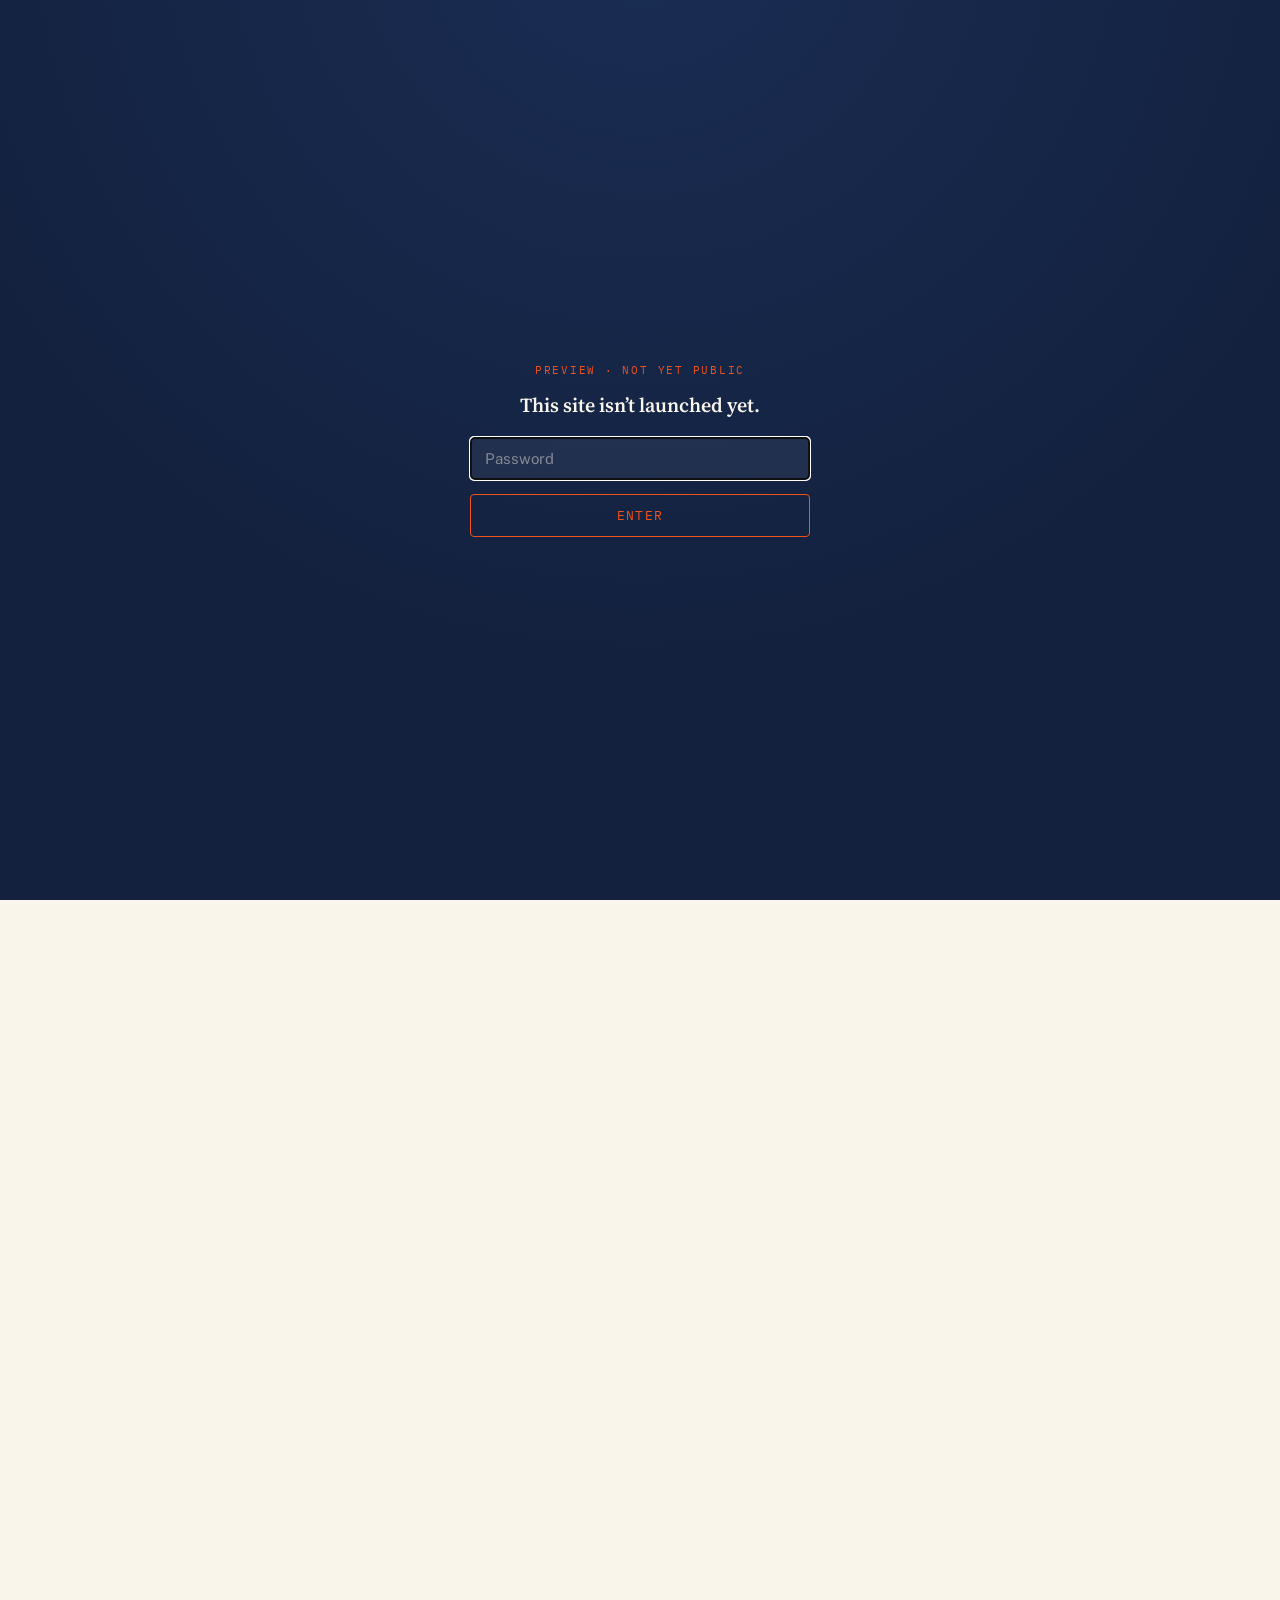
==== academic-freedom.html @ bf9bda6f "Add favicon, unify browser title, fix Beat 2 premature reveal - New SVG favicon: the orange dot on n" ====
<!doctype html>
<html lang="en">
<head>
<meta charset="utf-8">
<meta name="viewport" content="width=device-width, initial-scale=1">
<meta name="robots" content="noindex, nofollow">
<title>Semper Paratus</title>
<link rel="icon" type="image/svg+xml" href="assets/favicon.svg">
<link rel="stylesheet" href="https://fonts.googleapis.com/css2?family=Source+Serif+4:ital,wght@0,400;0,600;1,400&family=Public+Sans:wght@400;500;600;700&family=IBM+Plex+Mono:wght@400;500&display=swap">
<link rel="stylesheet" href="assets/style.css">
<script src="assets/gate.js"></script>
</head>
<body>

<div class="subnav"><div class="subnav-inner">
  <a href="index.html">&larr; Home</a>
  <a href="climate-change.html">Talk About It</a>
  <a href="letter-template.html">Letter Template</a>
  <a href="button-order.html">Wear a Button</a>
</div></div>

<div class="band band-navy">
  <div class="col" style="padding:52px 28px 44px; display:flex; flex-direction:column; align-items:center; gap:20px;">
    <div class="mono" style="font-size:11px; letter-spacing:0.16em; color:rgba(230,225,215,0.75); text-transform:uppercase;">USCGA &middot; Academic Freedom</div>
    <div class="badge" style="width:100%;">
      <div class="badge-dot"></div>
      <div class="serif badge-title">Semper Paratus &mdash;<br>Not Censored Classrooms</div>
    </div>
  </div>
</div>

<div class="band band-paper">
  <div class="col" style="padding:44px 28px; display:flex; flex-direction:column; gap:38px;">

    <div style="display:flex; flex-direction:column; gap:16px;">
      <div class="serif" style="font-size:18px; line-height:1.65; color:var(--ink-soft);">
        Maybe you think &ldquo;climate change&rdquo; is overstated. Maybe you&rsquo;ve looked at the data and you&rsquo;re not convinced.
      </div>
      <div class="serif" style="font-size:20px; font-weight:600; line-height:1.55;">
        Good. That&rsquo;s what science is for. Arguing, testing, disproving.
      </div>
      <div class="serif" style="font-size:18px; line-height:1.65; color:var(--ink-soft);">
        That&rsquo;s exactly why a scientific institution should be free to use the term: so it can be studied, tested, and if the skeptics are right, disproven in the open. Banning the words doesn&rsquo;t settle the argument. It just makes sure nobody gets to have it.
      </div>
    </div>

    <div>
      <div class="label">What actually happened</div>
      <div class="serif" style="font-size:16px; line-height:1.7;">
        On February 14, 2025, then&#8211;DHS Secretary Kristi Noem issued a directive to the Coast Guard restricting &ldquo;climate change&rdquo; terminology and content from academic programs, extending to coursework, research projects, and participation in scientific conferences where the topic comes up.
      </div>
      <div class="sans" style="margin-top:14px;">
        <a href="assets/documents/dhs-directive-2025-02-14.pdf" style="font-size:13.5px; font-weight:600;">Read the directive &rarr;</a>
      </div>
    </div>

    <div>
      <div class="serif" style="font-size:19px; font-weight:600; line-height:1.45; margin-bottom:14px;">
        This isn&rsquo;t about climate policy. It&rsquo;s about what a science school is allowed to discuss.
      </div>
      <div class="serif" style="font-size:16px; line-height:1.7; color:var(--ink-soft);">
        Every CGA graduate earns a Bachelor of Science. The Academy runs the Center for Arctic Study and Policy, a mission that requires being able to discuss the Arctic&rsquo;s changing conditions. You can&rsquo;t staff that mission, or grant that degree with a straight face, while banning a term from classroom discussion.
      </div>
    </div>

    <div>
      <div class="label">What senior officers are actually saying</div>
      <div class="serif" style="font-size:16px; line-height:1.7; margin-bottom:16px;">
        This isn&rsquo;t outside advocacy. It&rsquo;s coming from inside the service.
      </div>
      <div class="quote-block">
        <div class="serif" style="font-size:15.5px; line-height:1.7; color:var(--ink-soft);">
          Former Commandant <strong style="color:var(--ink);">Admiral Paul Zukunft</strong> has publicly criticized the directive on operational grounds. Future officers face Arctic operations, coastal resilience, severe weather, migration, and disaster response. Regardless of anyone&rsquo;s views on climate policy, they need to understand the relevant science to do the job.
        </div>
        <div class="serif" style="font-size:15.5px; line-height:1.7; color:var(--ink-soft);">
          Writing in <em>U.S. Naval Institute Proceedings</em> (June 2026), retired officer <strong style="color:var(--ink);">Roger Herbert</strong> argued academic freedom is a military necessity. Intellectual diversity strengthens readiness, not weakens it.
        </div>
      </div>
    </div>

    <div>
      <div class="label">A year of being asked, and ignored</div>
      <div class="timeline">
        <div class="timeline-item">
          <div class="timeline-date">FEB 2025</div>
          <div class="timeline-body">25 retired officers, several flag rank, write Superintendent Rothrock. No response to date.</div>
        </div>
        <div class="timeline-item">
          <div class="timeline-date">2025&ndash;26</div>
          <div class="timeline-body">Letters to the Commandant go unanswered.</div>
        </div>
        <div class="timeline-item">
          <div class="timeline-date">2025&ndash;26</div>
          <div class="timeline-body">A FOIA request passes its statutory deadline, still unanswered.</div>
        </div>
        <div class="timeline-item">
          <div class="timeline-date">JUN 2026</div>
          <div class="timeline-body">Provost Donahue acknowledges an inquiry, promises a reply &ldquo;soon.&rdquo; Weeks pass. Silence.</div>
        </div>
      </div>
    </div>

    <div>
      <div class="label">Why alumni say this matters beyond one topic</div>
      <div class="serif" style="font-size:16px; line-height:1.7; color:var(--ink-soft);">
        There&rsquo;s no such thing as narrowly-scoped academic censorship. Once an institution accepts that a directive can remove one subject from its curriculum, there&rsquo;s no principled line stopping the next one.
      </div>
    </div>

  </div>
</div>

<div class="band band-navy">
  <div class="col" style="padding:40px 28px 52px;">
    <div class="serif" style="font-size:18px; font-weight:600; margin-bottom:14px;">If this bothers you</div>
    <div class="footer-cta">
      <a href="letter-template.html"><span class="sans" style="font-size:14.5px; font-weight:500;">Read a letter template</span><span class="sans" style="font-size:16px;">&rarr;</span></a>
      <a href="button-order.html"><span class="sans" style="font-size:14.5px; font-weight:500;">Wear a button &mdash; order and info</span><span class="sans" style="font-size:16px;">&rarr;</span></a>
    </div>
  </div>
</div>

<script src="assets/site.js"></script>
</body>
</html>
---- assets/style.css ----
/* ---------------------------------------------------------
   Not Censored Classrooms — shared styles
   Palette verified against USCGA's real colors:
   blue #223C70 (PMS 2119C) and the Coast Guard racing-stripe
   orange #F2531B (PMS 172C) — not an invented brand.
--------------------------------------------------------- */

:root {
  --navy-deep: #13213E;
  --navy: #1A2D54;
  --navy-badge-fill: rgba(30, 54, 99, 0.5);
  --paper: oklch(97% 0.014 85);
  --ink: oklch(22% 0.03 250);
  --ink-soft: oklch(42% 0.03 250);
  --orange: #F2531B;
  --orange-bright: #F57549;
  --orange-deep: #A93A13;
  --rule: oklch(85% 0.02 85);
}

* { box-sizing: border-box; }

html, body {
  margin: 0;
  padding: 0;
  background: var(--paper);
  color: var(--ink);
}

body {
  font-family: "Public Sans", -apple-system, "Segoe UI", sans-serif;
  -webkit-font-smoothing: antialiased;
}

.serif { font-family: "Source Serif 4", Georgia, "Times New Roman", serif; }
.sans { font-family: "Public Sans", -apple-system, "Segoe UI", sans-serif; }
.mono { font-family: "IBM Plex Mono", "Courier New", monospace; }

a { color: var(--orange-deep); text-decoration: none; }
a:hover { color: #822c0e; text-decoration: underline; }
.navy a, .on-navy { color: var(--orange); }
.navy a:hover { color: var(--orange-bright); }

/* Layout: full-bleed color bands, constrained reading column */
.band {
  width: 100%;
}
.band-navy {
  background: var(--navy-deep);
  background-image: radial-gradient(circle at 50% -10%, var(--navy) 0%, var(--navy-deep) 65%);
  color: oklch(96% 0.012 85);
}
.band-paper {
  background: var(--paper);
}
.col {
  max-width: 480px;
  margin: 0 auto;
  padding: 0 28px;
}

/* Section label — small mono caps heading */
.label {
  font-family: "IBM Plex Mono", "Courier New", monospace;
  font-size: 11px;
  letter-spacing: 0.12em;
  text-transform: uppercase;
  color: var(--orange-deep);
  border-bottom: 1px solid var(--rule);
  padding-bottom: 8px;
  margin-bottom: 16px;
}

/* Badge / pill button with the animated dot */
.badge-link { display: block; width: 100%; text-decoration: none; }
.badge {
  border: 2px solid var(--orange);
  border-radius: 100px;
  padding: 22px 24px;
  text-align: center;
  position: relative;
  background: var(--navy-badge-fill);
}
.badge-title {
  font-size: 16px;
  font-weight: 600;
  color: oklch(97% 0.012 85);
  line-height: 1.45;
}
.badge-dot {
  width: 8px;
  height: 8px;
  border-radius: 50%;
  background: var(--orange);
  position: absolute;
  top: 0%;
  left: 50%;
  transform: translate(-50%, -50%);
  animation: badgeDotRun 1s linear 0.2s 1;
}
@keyframes badgeDotRun {
  0%   { top: 0%;   left: 50%;  transform: translate(-50%, -50%); }
  8%   { top: 0%;   left: 80%;  transform: translate(-50%, -50%); }
  17%  { top: 15%;  left: 95%;  transform: translate(-50%, -50%); }
  25%  { top: 50%;  left: 100%; transform: translate(-50%, -50%); }
  33%  { top: 85%;  left: 95%;  transform: translate(-50%, -50%); }
  42%  { top: 100%; left: 80%;  transform: translate(-50%, -50%); }
  58%  { top: 100%; left: 20%;  transform: translate(-50%, -50%); }
  67%  { top: 85%;  left: 5%;   transform: translate(-50%, -50%); }
  75%  { top: 50%;  left: 0%;   transform: translate(-50%, -50%); }
  83%  { top: 15%;  left: 5%;   transform: translate(-50%, -50%); }
  92%  { top: 0%;   left: 20%;  transform: translate(-50%, -50%); }
  100% { top: 0%;   left: 50%;  transform: translate(-50%, -50%); }
}

/* Redaction bar (Beat 1) — the answer text is always laid out in place;
   a cover sits on top and wipes away via transform/opacity only, so
   nothing around it ever reflows. This is what makes the reveal smooth
   instead of jumpy. */
.redact-slot {
  position: relative;
  display: inline-block;
}
.reveal-answer {
  color: var(--orange-bright);
  font-weight: 600;
}
.redact-cover {
  position: absolute;
  inset: -0.06em -0.18em;
  background: #0B0B0C;
  border: 1px solid rgba(242, 83, 27, 0.6);
  border-radius: 2px;
  transform-origin: right center;
  transition: transform 0.6s cubic-bezier(0.65, 0, 0.35, 1) 0.05s,
              opacity 0.5s ease 0.15s,
              border-color 0.5s ease 0.15s;
}
.is-revealed .redact-cover {
  transform: scaleX(0);
  opacity: 0;
  border-color: rgba(242, 83, 27, 0);
}
.is-revealed .reveal-answer {
  animation: answerGlow 1s ease-out 0.35s;
}
@keyframes answerGlow {
  0%   { text-shadow: 0 0 0 rgba(242, 83, 27, 0); }
  45%  { text-shadow: 0 0 14px rgba(242, 83, 27, 0.65); }
  100% { text-shadow: 0 0 0 rgba(242, 83, 27, 0); }
}
.reveal-note { display: none; }
.is-revealed .reveal-note {
  display: block;
  animation: revealFadeIn 0.7s cubic-bezier(0.22, 1, 0.36, 1) 0.45s both;
}
@keyframes revealFadeIn {
  0%   { opacity: 0; filter: blur(3px); transform: translateY(2px) scale(0.97); }
  100% { opacity: 1; filter: blur(0); transform: translateY(0) scale(1); }
}

/* Scroll hint — "tap to reveal" before, "keep scrolling" after, so the
   cue for more content below never just vanishes. */
.scroll-hint {
  display: flex;
  flex-direction: column;
  align-items: center;
  gap: 8px;
  margin-top: 36px;
}
.scroll-hint-label.post-reveal { display: none; }
.is-revealed .scroll-hint-label.pre-reveal { display: none; }
.is-revealed .scroll-hint-label.post-reveal { display: block; }
.is-revealed .scroll-hint-chevron {
  animation: scrollBounce 1.6s ease-in-out infinite;
}
@keyframes scrollBounce {
  0%, 100% { transform: translateY(0); }
  50% { transform: translateY(6px); }
}

/* Mission statement word glow, triggered on scroll into view */
.glow-word {
  color: var(--ink-soft);
  transition: color 1.2s ease;
}
.mission-in-view .glow-word {
  color: var(--orange);
  animation: glowPulse 1.8s ease-out;
}
@keyframes glowPulse {
  0%   { text-shadow: 0 0 0 rgba(242, 83, 27, 0); color: var(--ink-soft); }
  40%  { text-shadow: 0 0 16px rgba(242, 83, 27, 0.7), 0 0 32px rgba(242, 83, 27, 0.35); color: var(--orange); }
  100% { text-shadow: 0 0 8px rgba(242, 83, 27, 0.3); color: var(--orange); }
}
.is-revealed .reveal-hint { display: none !important; }

/* Section labels/quotes reused across subpages */
.quote-block {
  border-left: 2px solid var(--orange);
  padding-left: 16px;
  display: flex;
  flex-direction: column;
  gap: 18px;
}

/* Timeline */
.timeline { position: relative; padding-left: 22px; }
.timeline::before {
  content: "";
  position: absolute;
  left: 5px; top: 6px; bottom: 6px;
  width: 1.5px;
  background: var(--rule);
}
.timeline-item { position: relative; padding-bottom: 26px; }
.timeline-item:last-child { padding-bottom: 0; }
.timeline-item::before {
  content: "";
  position: absolute;
  left: -22px; top: 4px;
  width: 9px; height: 9px;
  border-radius: 50%;
  background: var(--orange);
  border: 2px solid var(--paper);
}
.timeline-date {
  font-size: 11.5px; font-weight: 500; letter-spacing: 0.04em;
  color: var(--orange-deep); margin-bottom: 5px;
}
.timeline-body { font-size: 14.5px; line-height: 1.55; color: var(--ink-soft); }

/* Read-more box / bordered callouts */
.box {
  border: 1.5px solid var(--rule);
  border-radius: 8px;
  padding: 20px 18px;
  display: flex;
  flex-direction: column;
  gap: 14px;
}
.box-title {
  font-size: 12.5px; font-weight: 700; letter-spacing: 0.03em;
  color: var(--ink); text-transform: uppercase;
}
.box-links { display: flex; flex-direction: column; gap: 11px; }
.box-links a { font-size: 14px; font-weight: 600; }
.box-note { font-size: 12.5px; font-style: italic; line-height: 1.55; color: var(--ink-soft); }

/* Chips (peer review vs petition diagram) */
.chip {
  background: var(--paper);
  border: 1.5px solid var(--navy-deep);
  border-radius: 5px;
  padding: 8px 10px;
  font-family: "IBM Plex Mono", monospace;
  font-size: 11px;
  color: var(--ink);
  text-align: center;
  line-height: 1.35;
}
.chip.weak { border-color: var(--rule); color: var(--ink-soft); }
.chip.strong { border-color: var(--orange); font-weight: 600; }
.chip-connector { width: 1.5px; height: 10px; background: var(--rule); margin: 0 auto; }

/* Footer CTA */
.footer-cta a {
  display: flex; justify-content: space-between; align-items: center;
  padding: 16px 0; border-top: 1px solid rgba(150, 160, 190, 0.25);
}
.footer-cta a:last-child { border-bottom: 1px solid rgba(150, 160, 190, 0.25); }

/* Officer's instinct choice buttons (Beat 2) */
.choice-row { display: flex; gap: 16px; width: 100%; justify-content: center; }
.choice-btn {
  border: 1.5px solid rgba(242, 83, 27, 0.75);
  color: oklch(92% 0.02 85);
  padding: 14px 30px;
  border-radius: 3px;
  letter-spacing: 0.12em;
  font-size: 14px;
  font-weight: 500;
  background: transparent;
  font-family: "IBM Plex Mono", monospace;
  cursor: pointer;
}
.choice-btn:hover { background: rgba(242, 83, 27, 0.12); }
.choice-result {
  display: none;
  flex-direction: column;
  align-items: center;
  gap: 26px;
  width: 100%;
}
.choice-made .choice-result {
  display: flex;
  animation: revealFadeIn 0.6s cubic-bezier(0.22, 1, 0.36, 1) both;
}
.choice-made .choice-row { display: none; }

@media (max-width: 380px) {
  .col { padding: 0 20px; }
}

/* Cross-page nav strip, top of every child page.
   Single scrollable row of tappable pills, never wraps into a
   cramped multi-line grid on narrow screens. */
.subnav {
  background: var(--navy-deep);
  border-bottom: 1px solid rgba(242, 83, 27, 0.2);
}
.subnav-inner {
  max-width: 480px;
  margin: 0 auto;
  padding: 10px 16px;
  display: flex;
  gap: 8px;
  overflow-x: auto;
  -webkit-overflow-scrolling: touch;
  scrollbar-width: none;
}
.subnav-inner::-webkit-scrollbar { display: none; }
.subnav a {
  font-family: "IBM Plex Mono", "Courier New", monospace;
  font-size: 12px;
  letter-spacing: 0.02em;
  color: rgba(230, 225, 215, 0.75);
  white-space: nowrap;
  flex-shrink: 0;
  display: inline-flex;
  align-items: center;
  min-height: 36px;
  padding: 8px 14px;
  border: 1px solid rgba(242, 83, 27, 0.3);
  border-radius: 100px;
}
.subnav a:hover, .subnav a:active {
  background: rgba(242, 83, 27, 0.14);
  border-color: rgba(242, 83, 27, 0.6);
  color: var(--orange);
}

/* Password gate — hide real content until unlocked */
body { visibility: hidden; }
html.gate-unlocked body { visibility: visible; }

#ncc-gate {
  position: fixed;
  inset: 0;
  z-index: 9999;
  background: var(--navy-deep);
  background-image: radial-gradient(circle at 50% -10%, var(--navy) 0%, var(--navy-deep) 65%);
  display: flex;
  align-items: center;
  justify-content: center;
  padding: 24px;
  visibility: visible !important;
}
.ncc-gate-box {
  width: 100%;
  max-width: 340px;
  display: flex;
  flex-direction: column;
  gap: 14px;
  text-align: center;
}
.ncc-gate-eyebrow {
  font-family: "IBM Plex Mono", monospace;
  font-size: 11px;
  letter-spacing: 0.16em;
  color: var(--orange);
  text-transform: uppercase;
}
.ncc-gate-title {
  font-family: "Source Serif 4", Georgia, serif;
  font-size: 20px;
  font-weight: 600;
  color: oklch(97% 0.012 85);
  margin-bottom: 4px;
}
#ncc-gate-input {
  font-family: "Public Sans", sans-serif;
  font-size: 15px;
  padding: 12px 14px;
  border-radius: 4px;
  border: 1.5px solid rgba(242, 83, 27, 0.5);
  background: rgba(255, 255, 255, 0.06);
  color: oklch(97% 0.012 85);
}
#ncc-gate-input::placeholder { color: rgba(230, 225, 215, 0.5); }
#ncc-gate-submit {
  font-family: "IBM Plex Mono", monospace;
  font-size: 13px;
  letter-spacing: 0.1em;
  text-transform: uppercase;
  padding: 12px;
  border-radius: 4px;
  border: 1.5px solid var(--orange);
  background: transparent;
  color: var(--orange);
  cursor: pointer;
}
#ncc-gate-submit:hover { background: rgba(242, 83, 27, 0.12); }
.ncc-gate-error { font-size: 13px; color: var(--orange-bright); }
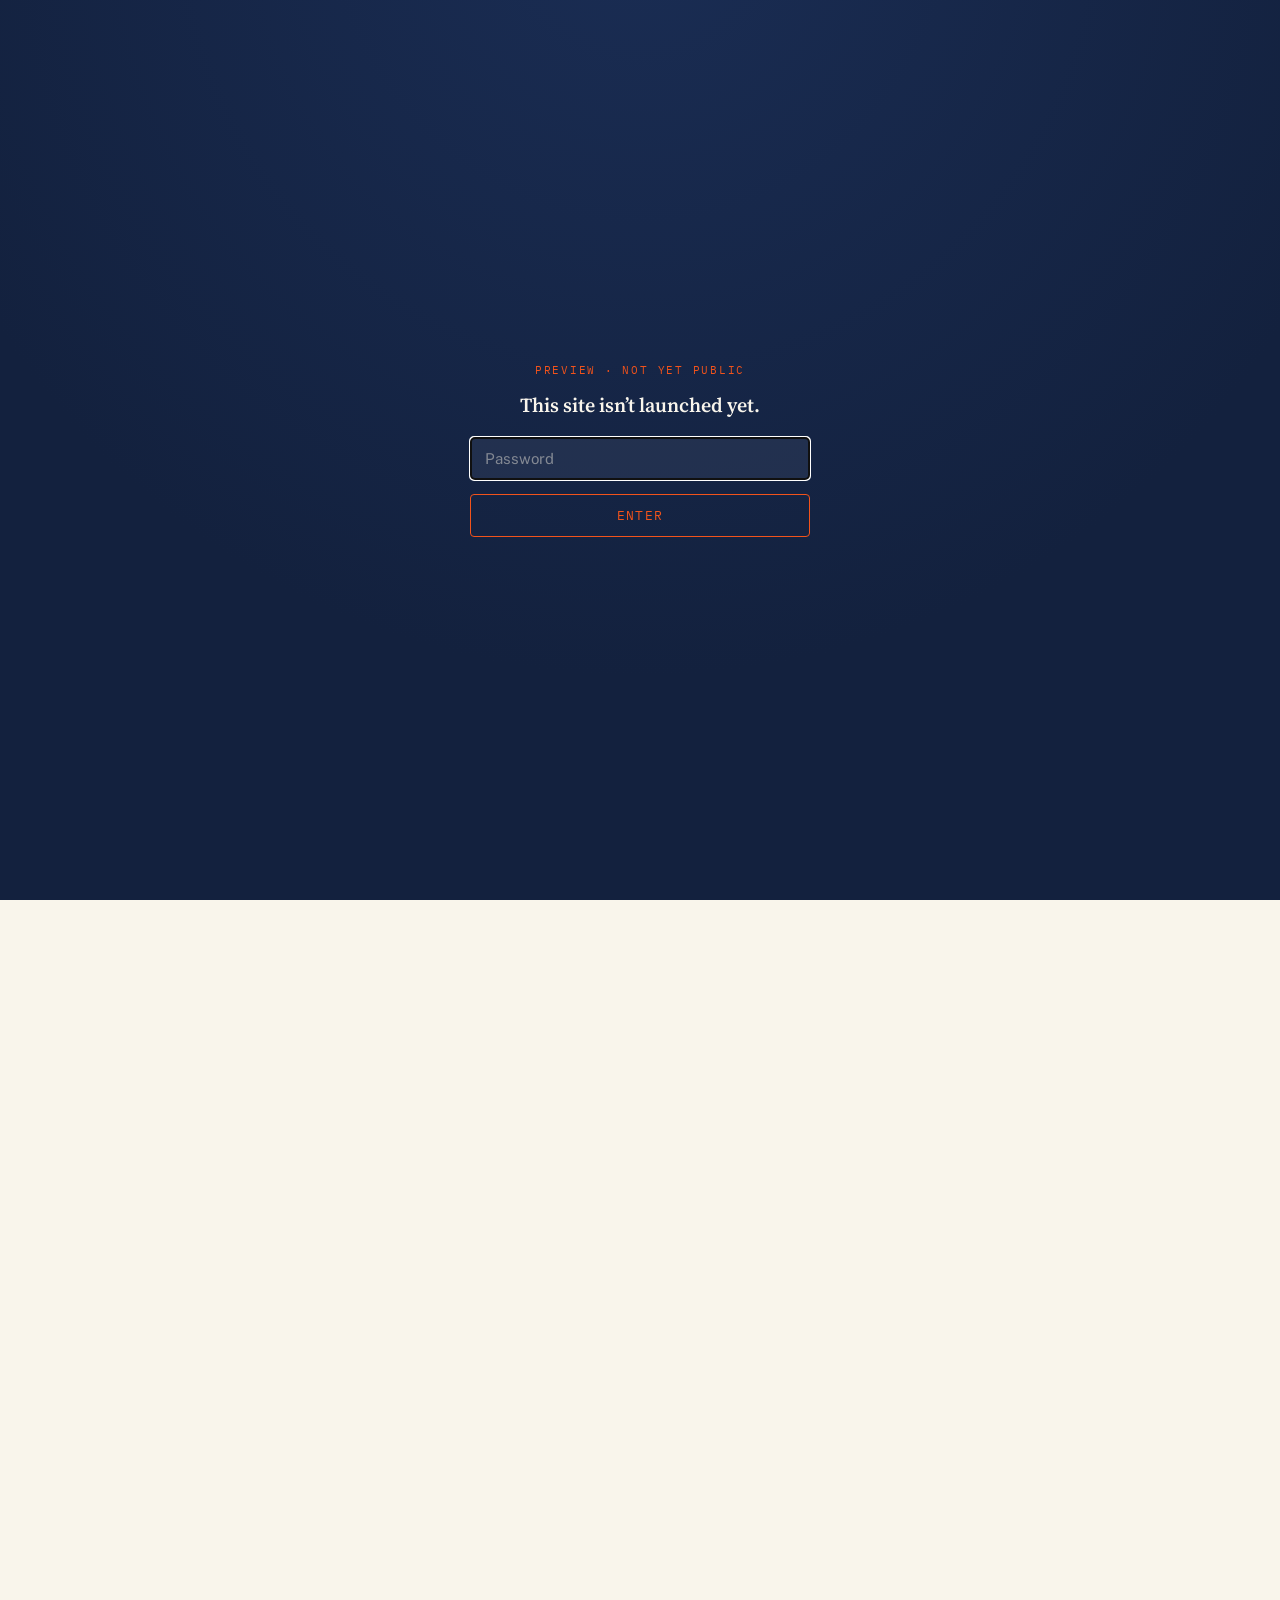
==== commit ec8dbe80: "Update button ordering info, favicon, and trim page content - Buttons page: add email + reunion swag" ====
--- a/academic-freedom.html
+++ b/academic-freedom.html
@@ -79,28 +79,6 @@
     </div>
 
     <div>
-      <div class="label">A year of being asked, and ignored</div>
-      <div class="timeline">
-        <div class="timeline-item">
-          <div class="timeline-date">FEB 2025</div>
-          <div class="timeline-body">25 retired officers, several flag rank, write Superintendent Rothrock. No response to date.</div>
-        </div>
-        <div class="timeline-item">
-          <div class="timeline-date">2025&ndash;26</div>
-          <div class="timeline-body">Letters to the Commandant go unanswered.</div>
-        </div>
-        <div class="timeline-item">
-          <div class="timeline-date">2025&ndash;26</div>
-          <div class="timeline-body">A FOIA request passes its statutory deadline, still unanswered.</div>
-        </div>
-        <div class="timeline-item">
-          <div class="timeline-date">JUN 2026</div>
-          <div class="timeline-body">Provost Donahue acknowledges an inquiry, promises a reply &ldquo;soon.&rdquo; Weeks pass. Silence.</div>
-        </div>
-      </div>
-    </div>
-
-    <div>
       <div class="label">Why alumni say this matters beyond one topic</div>
       <div class="serif" style="font-size:16px; line-height:1.7; color:var(--ink-soft);">
         There&rsquo;s no such thing as narrowly-scoped academic censorship. Once an institution accepts that a directive can remove one subject from its curriculum, there&rsquo;s no principled line stopping the next one.
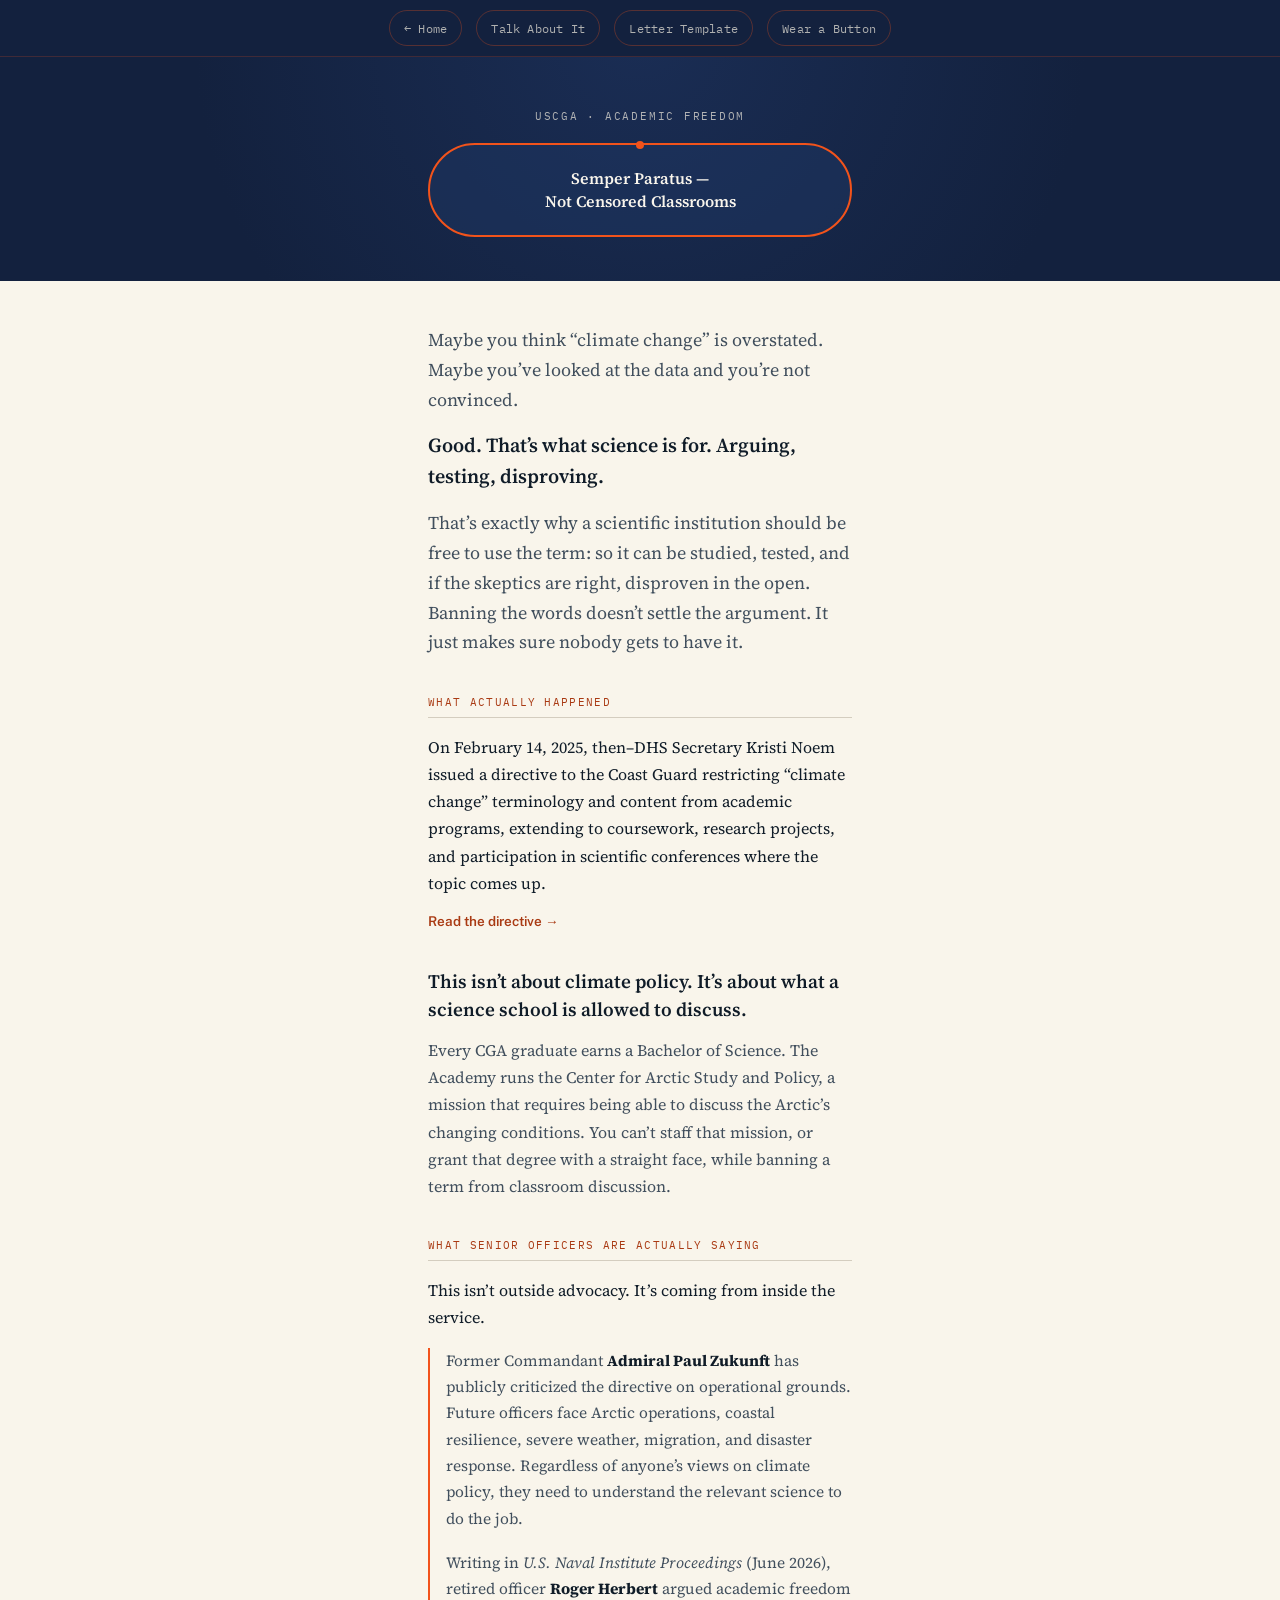
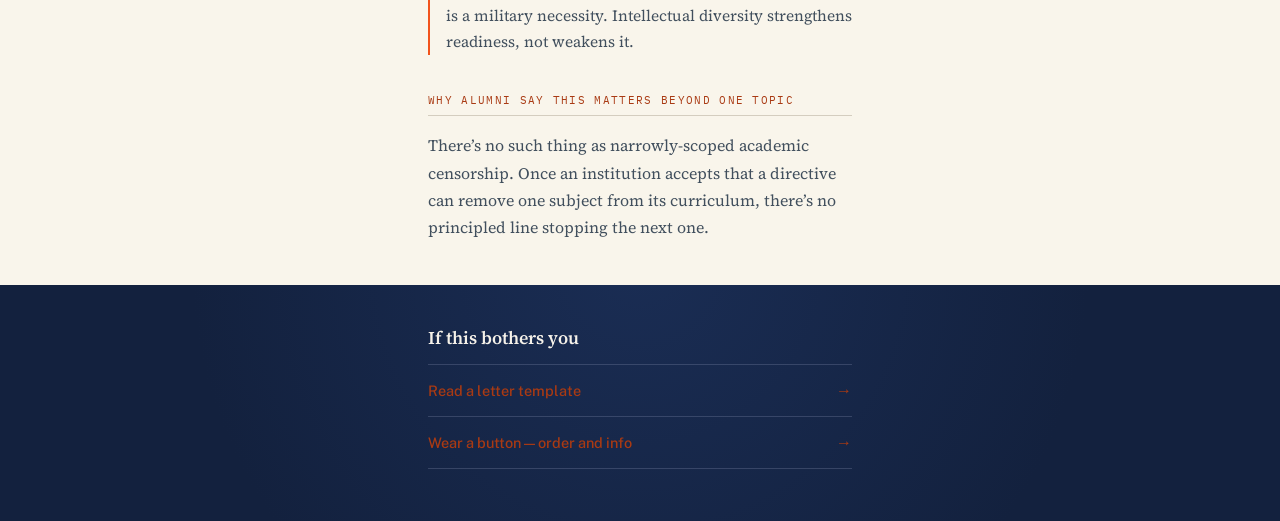
==== commit 7691626b: "Remove password gate for launch Co-Authored-By: Claude Sonnet 5.5 <noreply@anthropic.com>" ====
--- a/academic-freedom.html
+++ b/academic-freedom.html
@@ -4,11 +4,10 @@
 <meta charset="utf-8">
 <meta name="viewport" content="width=device-width, initial-scale=1">
 <meta name="robots" content="noindex, nofollow">
-<title>Semper Paratus</title>
+<title>The Sea Yields</title>
 <link rel="icon" type="image/svg+xml" href="assets/favicon.svg">
 <link rel="stylesheet" href="https://fonts.googleapis.com/css2?family=Source+Serif+4:ital,wght@0,400;0,600;1,400&family=Public+Sans:wght@400;500;600;700&family=IBM+Plex+Mono:wght@400;500&display=swap">
 <link rel="stylesheet" href="assets/style.css">
-<script src="assets/gate.js"></script>
 </head>
 <body>
 
--- a/assets/style.css
+++ b/assets/style.css
@@ -96,6 +96,8 @@
   top: 0%;
   left: 50%;
   transform: translate(-50%, -50%);
+}
+.badge.is-running .badge-dot {
   animation: badgeDotRun 1s linear 0.2s 1;
 }
 @keyframes badgeDotRun {
@@ -320,6 +322,14 @@
   scrollbar-width: none;
 }
 .subnav-inner::-webkit-scrollbar { display: none; }
+@media (min-width: 700px) {
+  .subnav-inner {
+    max-width: 640px;
+    justify-content: center;
+    gap: 14px;
+    overflow-x: visible;
+  }
+}
 .subnav a {
   font-family: "IBM Plex Mono", "Courier New", monospace;
   font-size: 12px;
@@ -339,66 +349,3 @@
   border-color: rgba(242, 83, 27, 0.6);
   color: var(--orange);
 }
-
-/* Password gate — hide real content until unlocked */
-body { visibility: hidden; }
-html.gate-unlocked body { visibility: visible; }
-
-#ncc-gate {
-  position: fixed;
-  inset: 0;
-  z-index: 9999;
-  background: var(--navy-deep);
-  background-image: radial-gradient(circle at 50% -10%, var(--navy) 0%, var(--navy-deep) 65%);
-  display: flex;
-  align-items: center;
-  justify-content: center;
-  padding: 24px;
-  visibility: visible !important;
-}
-.ncc-gate-box {
-  width: 100%;
-  max-width: 340px;
-  display: flex;
-  flex-direction: column;
-  gap: 14px;
-  text-align: center;
-}
-.ncc-gate-eyebrow {
-  font-family: "IBM Plex Mono", monospace;
-  font-size: 11px;
-  letter-spacing: 0.16em;
-  color: var(--orange);
-  text-transform: uppercase;
-}
-.ncc-gate-title {
-  font-family: "Source Serif 4", Georgia, serif;
-  font-size: 20px;
-  font-weight: 600;
-  color: oklch(97% 0.012 85);
-  margin-bottom: 4px;
-}
-#ncc-gate-input {
-  font-family: "Public Sans", sans-serif;
-  font-size: 15px;
-  padding: 12px 14px;
-  border-radius: 4px;
-  border: 1.5px solid rgba(242, 83, 27, 0.5);
-  background: rgba(255, 255, 255, 0.06);
-  color: oklch(97% 0.012 85);
-}
-#ncc-gate-input::placeholder { color: rgba(230, 225, 215, 0.5); }
-#ncc-gate-submit {
-  font-family: "IBM Plex Mono", monospace;
-  font-size: 13px;
-  letter-spacing: 0.1em;
-  text-transform: uppercase;
-  padding: 12px;
-  border-radius: 4px;
-  border: 1.5px solid var(--orange);
-  background: transparent;
-  color: var(--orange);
-  cursor: pointer;
-}
-#ncc-gate-submit:hover { background: rgba(242, 83, 27, 0.12); }
-.ncc-gate-error { font-size: 13px; color: var(--orange-bright); }
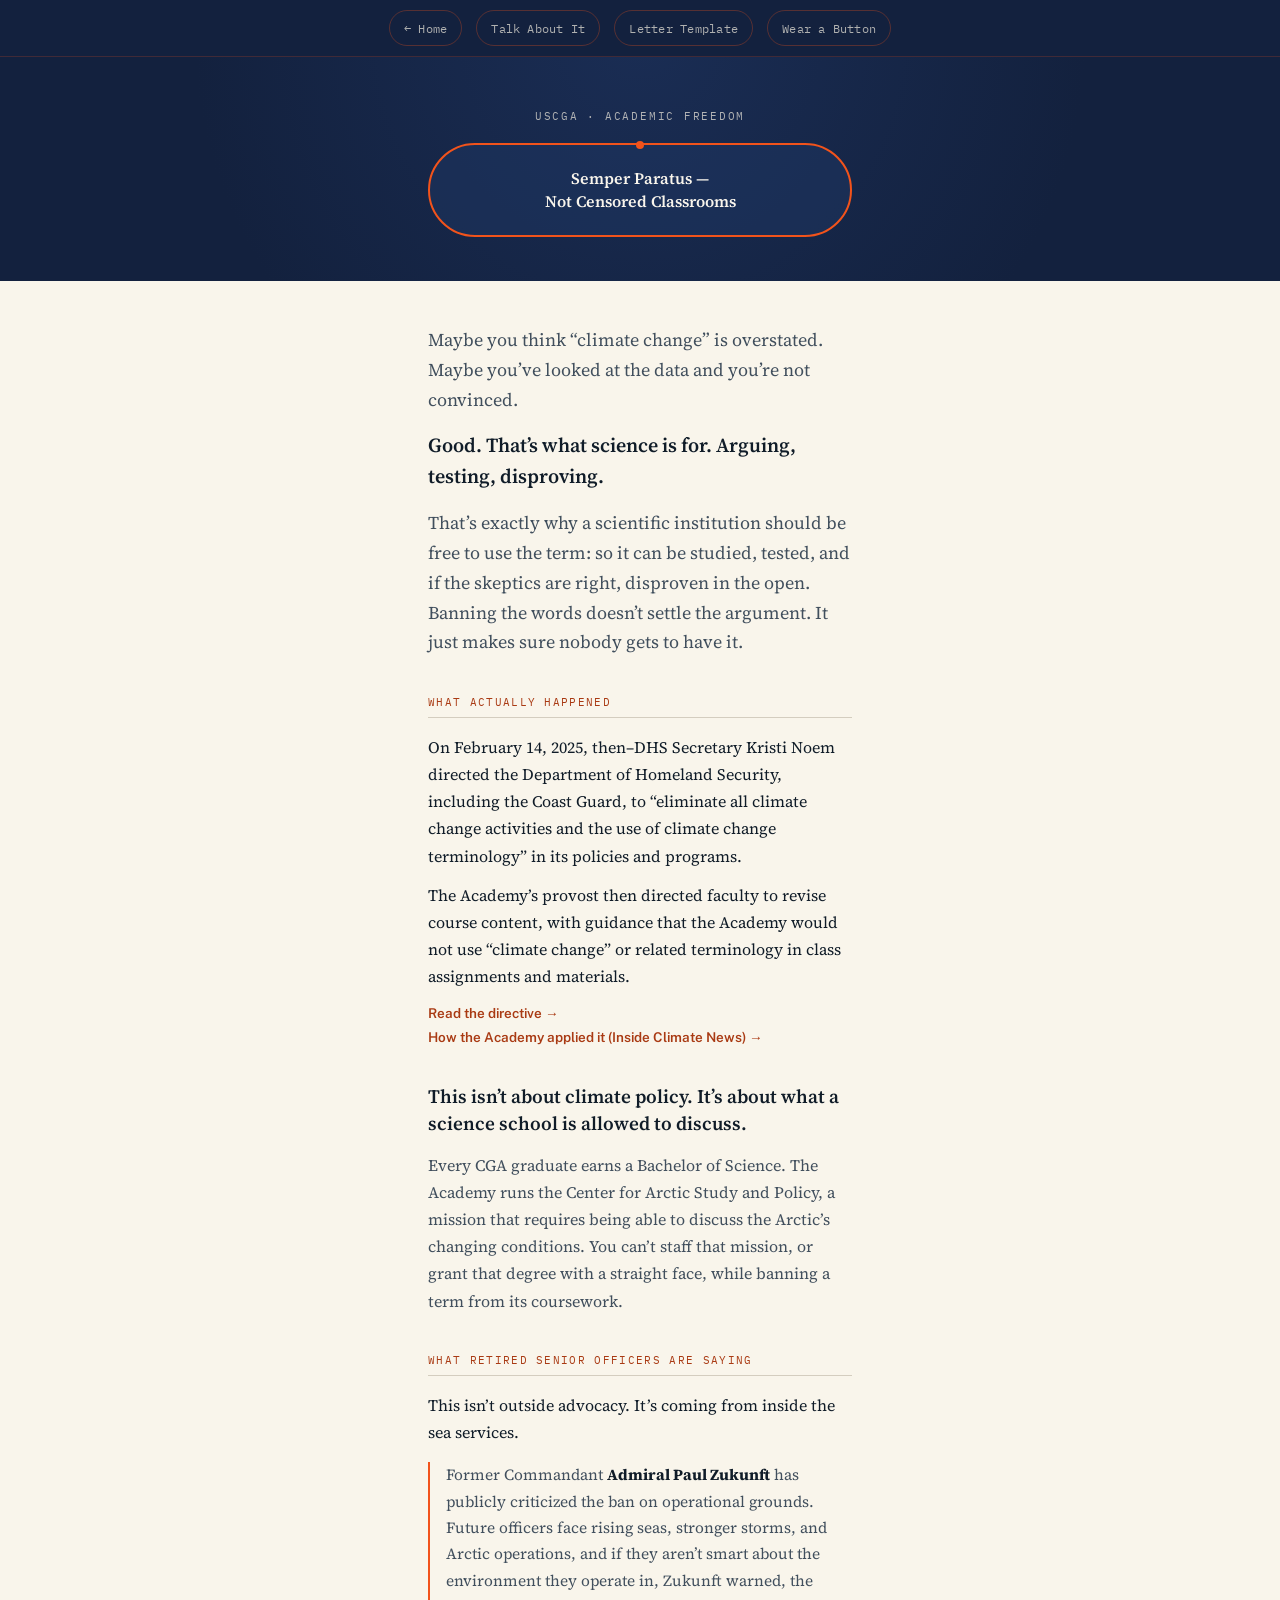
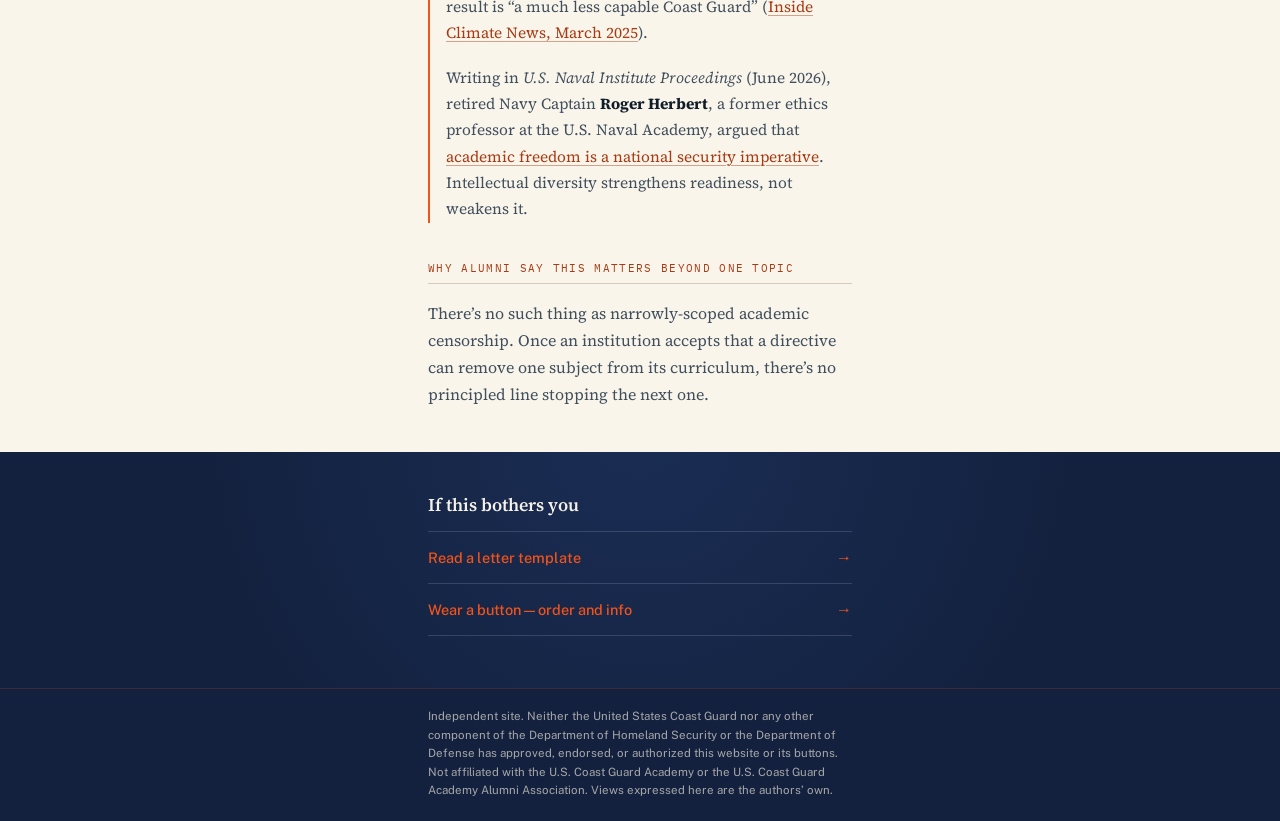
==== commit c63ca600: "Pre-launch review: fix factual errors, link contrast, a11y, and SEO Factual corrections - Ice chart:" ====
--- a/academic-freedom.html
+++ b/academic-freedom.html
@@ -3,27 +3,41 @@
 <head>
 <meta charset="utf-8">
 <meta name="viewport" content="width=device-width, initial-scale=1">
-<meta name="robots" content="noindex, nofollow">
-<title>The Sea Yields</title>
+<title>Not Censored Classrooms &middot; The Sea Yields</title>
+<meta name="description" content="How a 2025 DHS directive took the term &ldquo;climate change&rdquo; out of Coast Guard Academy classrooms, and why retired senior officers say that hurts readiness.">
+<link rel="canonical" href="https://theseayields.com/academic-freedom.html">
+<meta property="og:type" content="website">
+<meta property="og:site_name" content="The Sea Yields">
+<meta property="og:title" content="Semper Paratus &mdash; Not Censored Classrooms">
+<meta property="og:description" content="How a 2025 DHS directive took the term &ldquo;climate change&rdquo; out of Coast Guard Academy classrooms, and why retired senior officers say that hurts readiness.">
+<meta property="og:url" content="https://theseayields.com/academic-freedom.html">
+<meta property="og:image" content="https://theseayields.com/assets/images/og-image.jpg">
+<meta property="og:image:width" content="1200">
+<meta property="og:image:height" content="630">
+<meta property="og:image:alt" content="Scienti&aelig; Cedit Mare: &ldquo;The sea yields to knowledge.&rdquo;">
+<meta name="twitter:card" content="summary_large_image">
 <link rel="icon" type="image/svg+xml" href="assets/favicon.svg">
+<link rel="preconnect" href="https://fonts.googleapis.com">
+<link rel="preconnect" href="https://fonts.gstatic.com" crossorigin>
 <link rel="stylesheet" href="https://fonts.googleapis.com/css2?family=Source+Serif+4:ital,wght@0,400;0,600;1,400&family=Public+Sans:wght@400;500;600;700&family=IBM+Plex+Mono:wght@400;500&display=swap">
 <link rel="stylesheet" href="assets/style.css">
 </head>
 <body>
 
-<div class="subnav"><div class="subnav-inner">
+<nav class="subnav" aria-label="Site"><div class="subnav-inner">
   <a href="index.html">&larr; Home</a>
   <a href="climate-change.html">Talk About It</a>
   <a href="letter-template.html">Letter Template</a>
   <a href="button-order.html">Wear a Button</a>
-</div></div>
+</div></nav>
 
+<main>
 <div class="band band-navy">
   <div class="col" style="padding:52px 28px 44px; display:flex; flex-direction:column; align-items:center; gap:20px;">
     <div class="mono" style="font-size:11px; letter-spacing:0.16em; color:rgba(230,225,215,0.75); text-transform:uppercase;">USCGA &middot; Academic Freedom</div>
     <div class="badge" style="width:100%;">
       <div class="badge-dot"></div>
-      <div class="serif badge-title">Semper Paratus &mdash;<br>Not Censored Classrooms</div>
+      <h1 class="serif badge-title">Semper Paratus &mdash;<br>Not Censored Classrooms</h1>
     </div>
   </div>
 </div>
@@ -44,41 +58,45 @@
     </div>
 
     <div>
-      <div class="label">What actually happened</div>
+      <h2 class="label">What actually happened</h2>
       <div class="serif" style="font-size:16px; line-height:1.7;">
-        On February 14, 2025, then&#8211;DHS Secretary Kristi Noem issued a directive to the Coast Guard restricting &ldquo;climate change&rdquo; terminology and content from academic programs, extending to coursework, research projects, and participation in scientific conferences where the topic comes up.
+        On February 14, 2025, then&#8211;DHS Secretary Kristi Noem directed the Department of Homeland Security, including the Coast Guard, to &ldquo;eliminate all climate change activities and the use of climate change terminology&rdquo; in its policies and programs.
       </div>
-      <div class="sans" style="margin-top:14px;">
+      <div class="serif" style="font-size:16px; line-height:1.7; margin-top:12px;">
+        The Academy&rsquo;s provost then directed faculty to revise course content, with guidance that the Academy would not use &ldquo;climate change&rdquo; or related terminology in class assignments and materials.
+      </div>
+      <div class="sans" style="margin-top:14px; display:flex; flex-direction:column; gap:8px;">
         <a href="assets/documents/dhs-directive-2025-02-14.pdf" style="font-size:13.5px; font-weight:600;">Read the directive &rarr;</a>
+        <a href="https://insideclimatenews.org/news/07032025/coast-guard-academy-censors-climate-change-terminology/" style="font-size:13.5px; font-weight:600;">How the Academy applied it (Inside Climate News) &rarr;</a>
       </div>
     </div>
 
     <div>
-      <div class="serif" style="font-size:19px; font-weight:600; line-height:1.45; margin-bottom:14px;">
+      <h2 class="serif" style="font-size:19px; font-weight:600; line-height:1.45; margin-bottom:14px;">
         This isn&rsquo;t about climate policy. It&rsquo;s about what a science school is allowed to discuss.
-      </div>
+      </h2>
       <div class="serif" style="font-size:16px; line-height:1.7; color:var(--ink-soft);">
-        Every CGA graduate earns a Bachelor of Science. The Academy runs the Center for Arctic Study and Policy, a mission that requires being able to discuss the Arctic&rsquo;s changing conditions. You can&rsquo;t staff that mission, or grant that degree with a straight face, while banning a term from classroom discussion.
+        Every CGA graduate earns a Bachelor of Science. The Academy runs the Center for Arctic Study and Policy, a mission that requires being able to discuss the Arctic&rsquo;s changing conditions. You can&rsquo;t staff that mission, or grant that degree with a straight face, while banning a term from its coursework.
       </div>
     </div>
 
     <div>
-      <div class="label">What senior officers are actually saying</div>
+      <h2 class="label">What retired senior officers are saying</h2>
       <div class="serif" style="font-size:16px; line-height:1.7; margin-bottom:16px;">
-        This isn&rsquo;t outside advocacy. It&rsquo;s coming from inside the service.
+        This isn&rsquo;t outside advocacy. It&rsquo;s coming from inside the sea services.
       </div>
       <div class="quote-block">
         <div class="serif" style="font-size:15.5px; line-height:1.7; color:var(--ink-soft);">
-          Former Commandant <strong style="color:var(--ink);">Admiral Paul Zukunft</strong> has publicly criticized the directive on operational grounds. Future officers face Arctic operations, coastal resilience, severe weather, migration, and disaster response. Regardless of anyone&rsquo;s views on climate policy, they need to understand the relevant science to do the job.
+          Former Commandant <strong style="color:var(--ink);">Admiral Paul Zukunft</strong> has publicly criticized the ban on operational grounds. Future officers face rising seas, stronger storms, and Arctic operations, and if they aren&rsquo;t smart about the environment they operate in, Zukunft warned, the result is &ldquo;a much less capable Coast Guard&rdquo; (<a href="https://insideclimatenews.org/news/07032025/coast-guard-academy-censors-climate-change-terminology/">Inside Climate News, March 2025</a>).
         </div>
         <div class="serif" style="font-size:15.5px; line-height:1.7; color:var(--ink-soft);">
-          Writing in <em>U.S. Naval Institute Proceedings</em> (June 2026), retired officer <strong style="color:var(--ink);">Roger Herbert</strong> argued academic freedom is a military necessity. Intellectual diversity strengthens readiness, not weakens it.
+          Writing in <em>U.S. Naval Institute Proceedings</em> (June 2026), retired Navy Captain <strong style="color:var(--ink);">Roger Herbert</strong>, a former ethics professor at the U.S. Naval Academy, argued that <a href="https://www.usni.org/magazines/proceedings/2026/june/academic-freedom-national-security-imperative">academic freedom is a national security imperative</a>. Intellectual diversity strengthens readiness, not weakens it.
         </div>
       </div>
     </div>
 
     <div>
-      <div class="label">Why alumni say this matters beyond one topic</div>
+      <h2 class="label">Why alumni say this matters beyond one topic</h2>
       <div class="serif" style="font-size:16px; line-height:1.7; color:var(--ink-soft);">
         There&rsquo;s no such thing as narrowly-scoped academic censorship. Once an institution accepts that a directive can remove one subject from its curriculum, there&rsquo;s no principled line stopping the next one.
       </div>
@@ -89,13 +107,18 @@
 
 <div class="band band-navy">
   <div class="col" style="padding:40px 28px 52px;">
-    <div class="serif" style="font-size:18px; font-weight:600; margin-bottom:14px;">If this bothers you</div>
+    <h2 class="serif" style="font-size:18px; font-weight:600; margin-bottom:14px;">If this bothers you</h2>
     <div class="footer-cta">
       <a href="letter-template.html"><span class="sans" style="font-size:14.5px; font-weight:500;">Read a letter template</span><span class="sans" style="font-size:16px;">&rarr;</span></a>
       <a href="button-order.html"><span class="sans" style="font-size:14.5px; font-weight:500;">Wear a button &mdash; order and info</span><span class="sans" style="font-size:16px;">&rarr;</span></a>
     </div>
   </div>
 </div>
+</main>
+
+<footer class="site-footer">
+  <div class="col">Independent site. Neither the United States Coast Guard nor any other component of the Department of Homeland Security or the Department of Defense has approved, endorsed, or authorized this website or its buttons. Not affiliated with the U.S. Coast Guard Academy or the U.S. Coast Guard Academy Alumni Association. Views expressed here are the authors&rsquo; own.</div>
+</footer>
 
 <script src="assets/site.js"></script>
 </body>
--- a/assets/style.css
+++ b/assets/style.css
@@ -1,5 +1,5 @@
 /* ---------------------------------------------------------
-   Not Censored Classrooms — shared styles
+   The Sea Yields — shared styles
    Palette verified against USCGA's real colors:
    blue #223C70 (PMS 2119C) and the Coast Guard racing-stripe
    orange #F2531B (PMS 172C) — not an invented brand.
@@ -32,14 +32,34 @@
   -webkit-font-smoothing: antialiased;
 }
 
+/* Headings carry document structure only; each one's look comes from
+   its classes and inline styles, exactly as the divs they replaced. */
+h1, h2, h3 { margin: 0; font: inherit; }
+
 .serif { font-family: "Source Serif 4", Georgia, "Times New Roman", serif; }
 .sans { font-family: "Public Sans", -apple-system, "Segoe UI", sans-serif; }
 .mono { font-family: "IBM Plex Mono", "Courier New", monospace; }
 
 a { color: var(--orange-deep); text-decoration: none; }
 a:hover { color: #822c0e; text-decoration: underline; }
-.navy a, .on-navy { color: var(--orange); }
-.navy a:hover { color: var(--orange-bright); }
+.band-navy a { color: var(--orange); }
+.band-navy a:hover { color: var(--orange-bright); }
+.badge-link:hover { text-decoration: none; }
+
+/* Links inside running text are underlined so they stand out by more
+   than color alone. Standalone "→" links keep the clean look. */
+.serif a {
+  text-decoration: underline;
+  text-decoration-thickness: 1px;
+  text-underline-offset: 0.18em;
+  text-decoration-color: rgba(169, 58, 19, 0.45);
+}
+.serif a:hover { text-decoration-color: currentColor; }
+
+:focus-visible { outline: 2px solid var(--orange); outline-offset: 3px; }
+/* Blocks that receive focus from script (so screen readers announce
+   newly revealed text) aren't controls, so they don't need a ring. */
+[tabindex="-1"]:focus { outline: none; }
 
 /* Layout: full-bleed color bands, constrained reading column */
 .band {
@@ -119,6 +139,7 @@
    a cover sits on top and wipes away via transform/opacity only, so
    nothing around it ever reflows. This is what makes the reveal smooth
    instead of jumpy. */
+#beat1:not(.is-revealed) { cursor: pointer; }
 .redact-slot {
   position: relative;
   display: inline-block;
@@ -180,6 +201,17 @@
   0%, 100% { transform: translateY(0); }
   50% { transform: translateY(6px); }
 }
+/* "Tap to reveal" is a real button so keyboard and screen-reader users
+   can reveal the redacted text too; it keeps the plain label look. */
+.reveal-btn {
+  -webkit-appearance: none;
+  appearance: none;
+  background: none;
+  border: 0;
+  margin: -6px -10px;
+  padding: 6px 10px;
+  cursor: pointer;
+}
 
 /* Mission statement word glow, triggered on scroll into view */
 .glow-word {
@@ -195,7 +227,6 @@
   40%  { text-shadow: 0 0 16px rgba(242, 83, 27, 0.7), 0 0 32px rgba(242, 83, 27, 0.35); color: var(--orange); }
   100% { text-shadow: 0 0 8px rgba(242, 83, 27, 0.3); color: var(--orange); }
 }
-.is-revealed .reveal-hint { display: none !important; }
 
 /* Section labels/quotes reused across subpages */
 .quote-block {
@@ -205,32 +236,6 @@
   flex-direction: column;
   gap: 18px;
 }
-
-/* Timeline */
-.timeline { position: relative; padding-left: 22px; }
-.timeline::before {
-  content: "";
-  position: absolute;
-  left: 5px; top: 6px; bottom: 6px;
-  width: 1.5px;
-  background: var(--rule);
-}
-.timeline-item { position: relative; padding-bottom: 26px; }
-.timeline-item:last-child { padding-bottom: 0; }
-.timeline-item::before {
-  content: "";
-  position: absolute;
-  left: -22px; top: 4px;
-  width: 9px; height: 9px;
-  border-radius: 50%;
-  background: var(--orange);
-  border: 2px solid var(--paper);
-}
-.timeline-date {
-  font-size: 11.5px; font-weight: 500; letter-spacing: 0.04em;
-  color: var(--orange-deep); margin-bottom: 5px;
-}
-.timeline-body { font-size: 14.5px; line-height: 1.55; color: var(--ink-soft); }
 
 /* Read-more box / bordered callouts */
 .box {
@@ -264,6 +269,17 @@
 .chip.weak { border-color: var(--rule); color: var(--ink-soft); }
 .chip.strong { border-color: var(--orange); font-weight: 600; }
 .chip-connector { width: 1.5px; height: 10px; background: var(--rule); margin: 0 auto; }
+
+/* Arctic ice chart — drag, tap, or use arrow keys to scrub by year */
+.chart-box { border: 1.5px solid var(--rule); border-radius: 8px; padding: 18px 16px 14px; }
+#ice-chart { display: block; overflow: visible; touch-action: pan-y; cursor: grab; }
+#ice-chart.is-dragging { cursor: grabbing; }
+/* The axis labels hang outside the SVG's box, so draw the keyboard
+   focus ring around the whole chart box instead of through them. */
+@supports selector(:has(*)) {
+  #ice-chart:focus-visible { outline: none; }
+  .chart-box:has(#ice-chart:focus-visible) { outline: 2px solid var(--orange); outline-offset: 2px; }
+}
 
 /* Footer CTA */
 .footer-cta a {
@@ -300,6 +316,18 @@
 }
 .choice-made .choice-row { display: none; }
 
+/* Site footer: independence disclaimer on every page */
+.site-footer {
+  background: var(--navy-deep);
+  border-top: 1px solid rgba(242, 83, 27, 0.2);
+  color: rgba(230, 225, 215, 0.7);
+}
+.site-footer .col {
+  padding: 18px 28px 22px;
+  font-size: 11.5px;
+  line-height: 1.6;
+}
+
 @media (max-width: 380px) {
   .col { padding: 0 20px; }
 }
@@ -349,3 +377,14 @@
   border-color: rgba(242, 83, 27, 0.6);
   color: var(--orange);
 }
+
+/* Respect the OS "reduce motion" setting: every animation and transition
+   jumps straight to its end state. */
+@media (prefers-reduced-motion: reduce) {
+  *, *::before, *::after {
+    animation-duration: 0.01ms !important;
+    animation-iteration-count: 1 !important;
+    transition-duration: 0.01ms !important;
+    scroll-behavior: auto !important;
+  }
+}
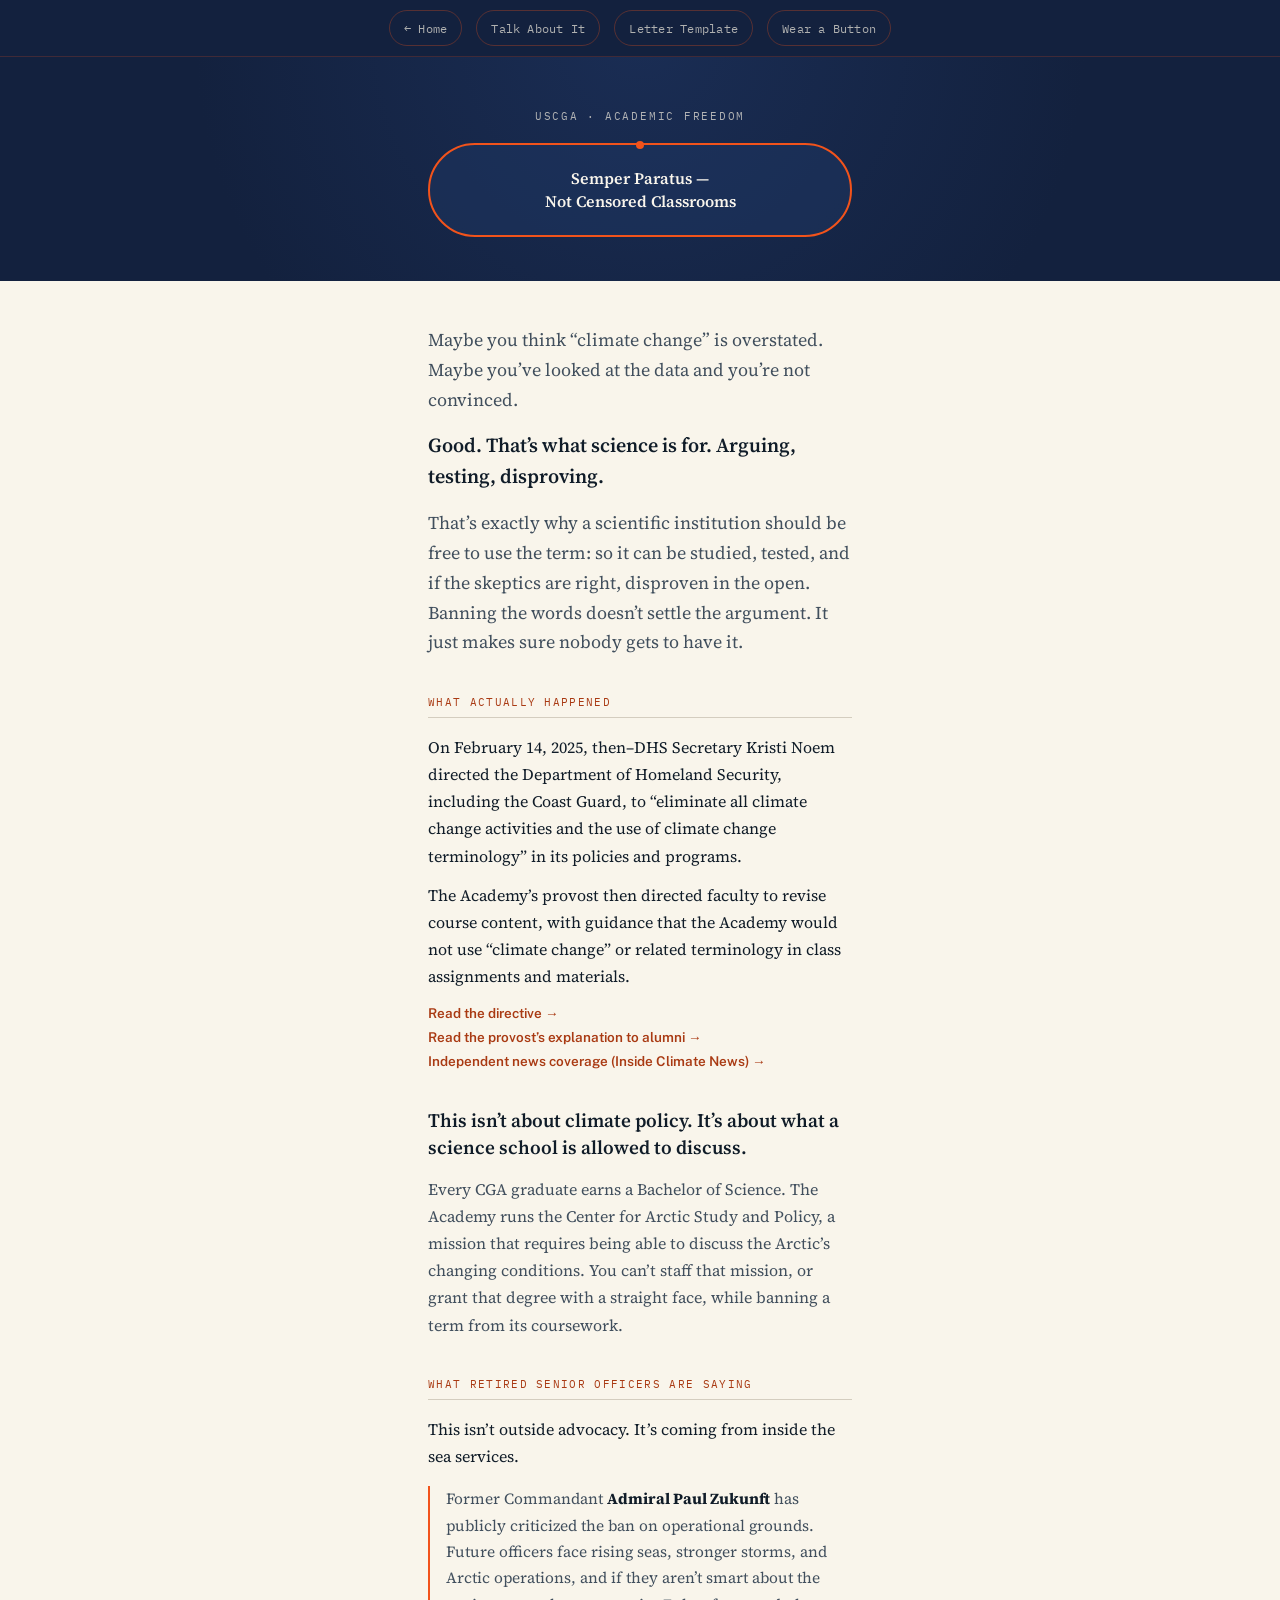
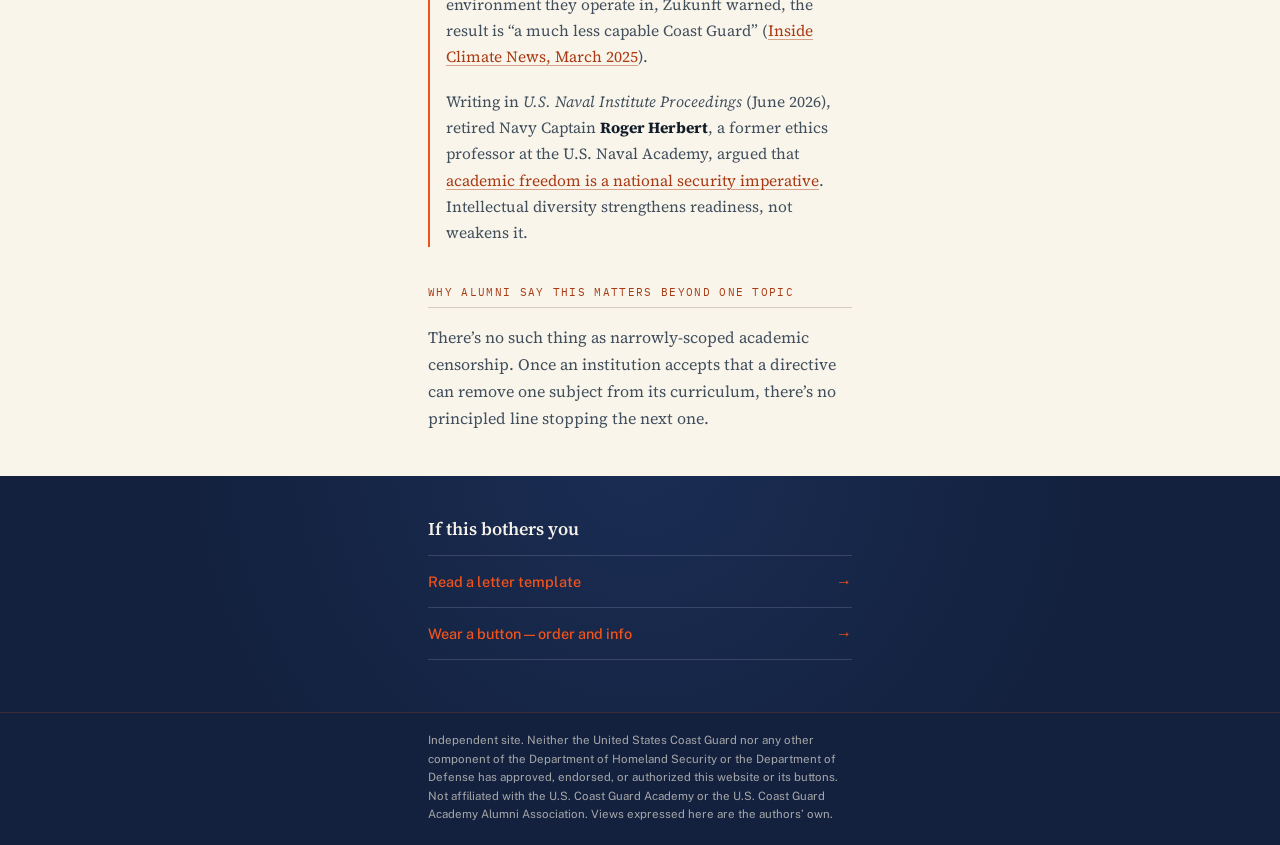
==== commit 33a8b84c: "Link Feynman credit to lecture video; add provost's alumni post as primary source Co-Authored-By: Cl" ====
--- a/academic-freedom.html
+++ b/academic-freedom.html
@@ -67,7 +67,8 @@
       </div>
       <div class="sans" style="margin-top:14px; display:flex; flex-direction:column; gap:8px;">
         <a href="assets/documents/dhs-directive-2025-02-14.pdf" style="font-size:13.5px; font-weight:600;">Read the directive &rarr;</a>
-        <a href="https://insideclimatenews.org/news/07032025/coast-guard-academy-censors-climate-change-terminology/" style="font-size:13.5px; font-weight:600;">How the Academy applied it (Inside Climate News) &rarr;</a>
+        <a href="https://www.cgaalumni.org/s/1043/21/interior.aspx?sid=1043&amp;gid=1&amp;pgid=7853&amp;cid=21069&amp;ecid=21069&amp;crid=0&amp;calpgid=5810&amp;calcid=15048" style="font-size:13.5px; font-weight:600;">Read the provost&rsquo;s explanation to alumni &rarr;</a>
+        <a href="https://insideclimatenews.org/news/07032025/coast-guard-academy-censors-climate-change-terminology/" style="font-size:13.5px; font-weight:600;">Independent news coverage (Inside Climate News) &rarr;</a>
       </div>
     </div>
 
